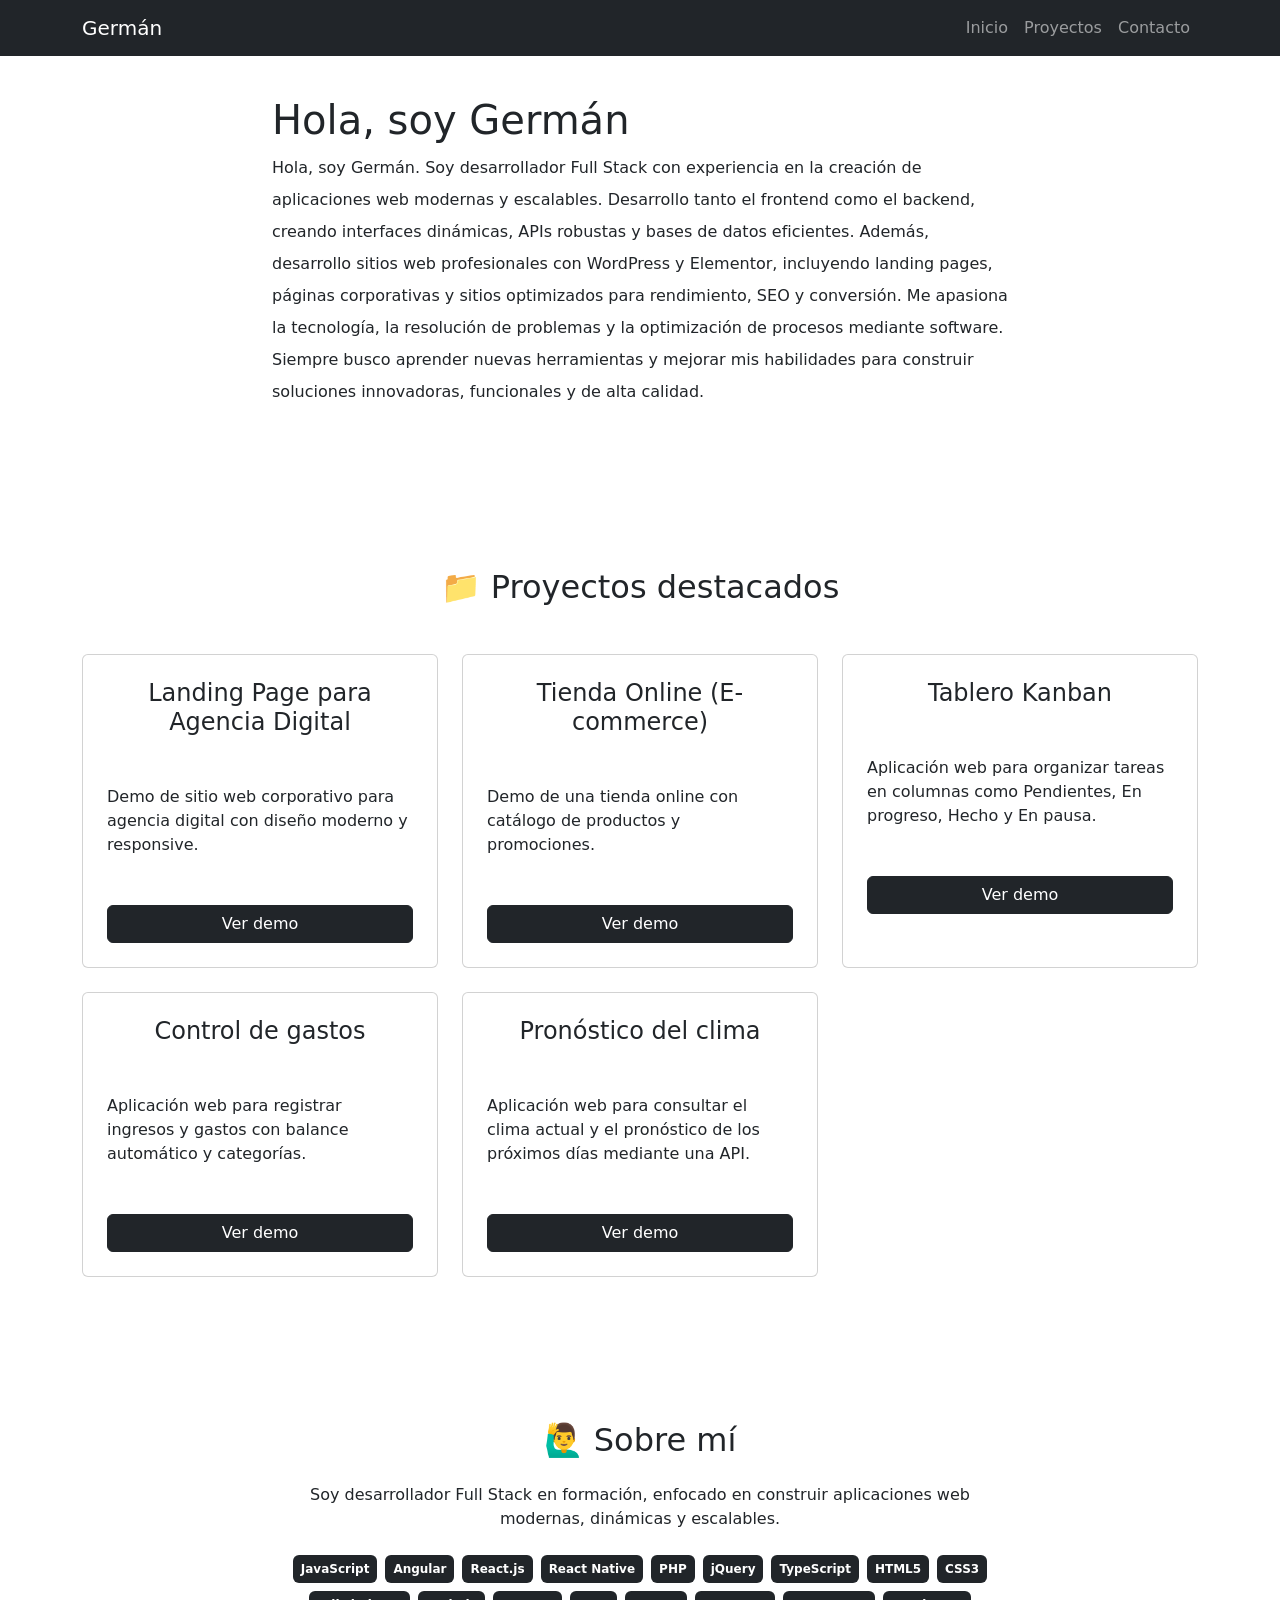
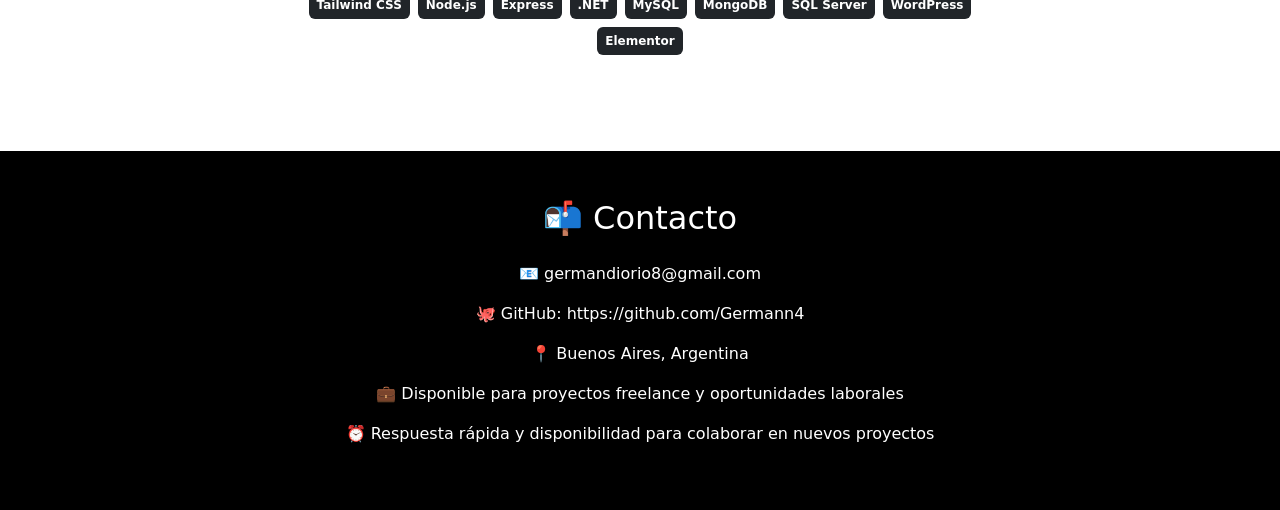
==== index.html @ 1891f74f "Actualiza la sección Sobre mí" ====
<!DOCTYPE html>
<html lang="es">
<head>
  <meta charset="UTF-8">
  <meta name="viewport" content="width=device-width, initial-scale=1.0">
  <title>Mi Portfolio</title>


  <!-- Bootstrap -->
  <link href="https://cdn.jsdelivr.net/npm/bootstrap@5.3.3/dist/css/bootstrap.min.css" rel="stylesheet">
</head>
<body>
  
  <nav class="navbar navbar-expand-lg navbar-dark bg-dark fixed-top">
  <div class="container">

    <!-- Nombre -->
    <a class="navbar-brand" href="#">Germán</a>

    <!-- Botón móvil -->
    <button class="navbar-toggler" type="button" data-bs-toggle="collapse" data-bs-target="#menu">
      <span class="navbar-toggler-icon"></span>
    </button>

    <!-- Menú -->
    <div class="collapse navbar-collapse" id="menu">
      <ul class="navbar-nav ms-auto">
        <li class="nav-item">
          <a class="nav-link" href="#inicio">Inicio</a>
        </li>
        <li class="nav-item">
          <a class="nav-link" href="#proyectos">Proyectos</a>
        </li>
        <li class="nav-item">
          <a class="nav-link" href="#contacto">Contacto</a>
        </li>
      </ul>
    </div>

  </div>
</nav>
<section class="container py-5  mb-5 mt-5" id="inicio">
  <div class="row">
    <div class="col-md-8 offset-md-2">
      <h1>Hola, soy Germán</h1>
      <p style="line-height: 2;">
        Hola, soy Germán.

        Soy desarrollador Full Stack con experiencia en la creación de aplicaciones web modernas y escalables. Desarrollo tanto el frontend como el backend, creando interfaces dinámicas, APIs robustas y bases de datos eficientes.

        Además, desarrollo sitios web profesionales con WordPress y Elementor, incluyendo landing pages, páginas corporativas y sitios optimizados para rendimiento, SEO y conversión.

        Me apasiona la tecnología, la resolución de problemas y la optimización de procesos mediante software. Siempre busco aprender nuevas herramientas y mejorar mis habilidades para construir soluciones innovadoras, funcionales y de alta calidad.
      </p>
    </div>
  </div>
</section>
<section class="container py-5 mb-5 mt-5">
  <h2 class="text-center mb-5">📁 Proyectos destacados</h2>

  <div class="row g-4" id="proyectos">

    <div class="col-md-4">
      <div class="card p-4 h-100">
        <h4 class="text-center mb-5">Landing Page para Agencia Digital</h4>
        <p class="mb-5">Demo de sitio web corporativo para agencia digital con diseño moderno y responsive.</p>
        <a href="/demo marketing/index.html" class="btn btn-dark">Ver demo</a>
      </div>
    </div>

    <div class="col-md-4">
      <div class="card p-4 h-100">
        <h4 class="text-center mb-5">Tienda Online (E-commerce)</h4>
        <p class="mb-5">Demo de una tienda online con catálogo de productos y promociones.</p>
        <a href="/anon-ecommerce-website/index.html" class="btn btn-dark">Ver demo</a>
      </div>
    </div>

    <div class="col-md-4">
      <div class="card p-4 h-100">
        <h4 class="text-center mb-5">Tablero Kanban</h4>
        <p class="mb-5">Aplicación web para organizar tareas en columnas como Pendientes, En progreso, Hecho y En pausa.</p>
        <a href="/gestion-de-tareas/droppi-kanban-board/index.html" class="btn btn-dark">Ver demo</a>
      </div>
    </div>
     <div class="col-md-4">
      <div class="card p-4 h-100">
        <h4 class="text-center mb-5">Control de gastos</h4>
        <p class="mb-5">Aplicación web para registrar ingresos y gastos con balance automático y categorías.</p>
        <a href="/Expense-Tracker/index.html" class="btn btn-dark">Ver demo</a>
      </div>
    </div>
     <div class="col-md-4">
      <div class="card p-4 h-100">
        <h4 class="text-center mb-5">Pronóstico del clima</h4>
        <p class="mb-5">Aplicación web para consultar el clima actual y el pronóstico de los próximos días mediante una API.</p>
        <a href="/weather-app-using-openweathermap-api/index.html" class="btn btn-dark">Ver demo</a>
      </div>
    </div>

  </div>
</section>
<section class="container py-5 mb-5 mt-5">
 <h2 class="text-center mb-4">🙋‍♂️ Sobre mí</h2>

  <div class="row justify-content-center">
    <div class="col-md-8 text-center">
      <p>
        Soy desarrollador Full Stack en formación, enfocado en construir
        aplicaciones web modernas, dinámicas y escalables.
      </p>

      <div class="mt-4 d-flex flex-wrap justify-content-center gap-2">
        <span class="badge bg-dark p-2">JavaScript</span>
        <span class="badge bg-dark p-2">Angular</span>
        <span class="badge bg-dark p-2">React.js</span>
        <span class="badge bg-dark p-2">React Native</span>
        <span class="badge bg-dark p-2">PHP</span>
        <span class="badge bg-dark p-2">jQuery</span>
        <span class="badge bg-dark p-2">TypeScript</span>
        <span class="badge bg-dark p-2">HTML5</span>
        <span class="badge bg-dark p-2">CSS3</span>
        <span class="badge bg-dark p-2">Tailwind CSS</span>
        <span class="badge bg-dark p-2">Node.js</span>
        <span class="badge bg-dark p-2">Express</span>
        <span class="badge bg-dark p-2">.NET</span>
        <span class="badge bg-dark p-2">MySQL</span>
        <span class="badge bg-dark p-2">MongoDB</span>
        <span class="badge bg-dark p-2">SQL Server</span>
        <span class="badge bg-dark p-2">WordPress</span>
        <span class="badge bg-dark p-2">Elementor</span>
      </div>
    </div>
  </div>
</section>
<section class="w-100 py-5 text-center  mt-5 bg-black text-white" id="contacto">
  <h2 class="mb-4">📬 Contacto</h2>

  <p>📧 germandiorio8@gmail.com</p>
  <p>🐙 GitHub: https://github.com/Germann4</p>
  <p>📍 Buenos Aires, Argentina</p>
  <p>💼 Disponible para proyectos freelance y oportunidades laborales</p>
  <p>⏰ Respuesta rápida y disponibilidad para colaborar en nuevos proyectos</p>
</section>
  <script src="https://cdn.jsdelivr.net/npm/bootstrap@5.3.3/dist/js/bootstrap.bundle.min.js"></script>
</body>
</html>
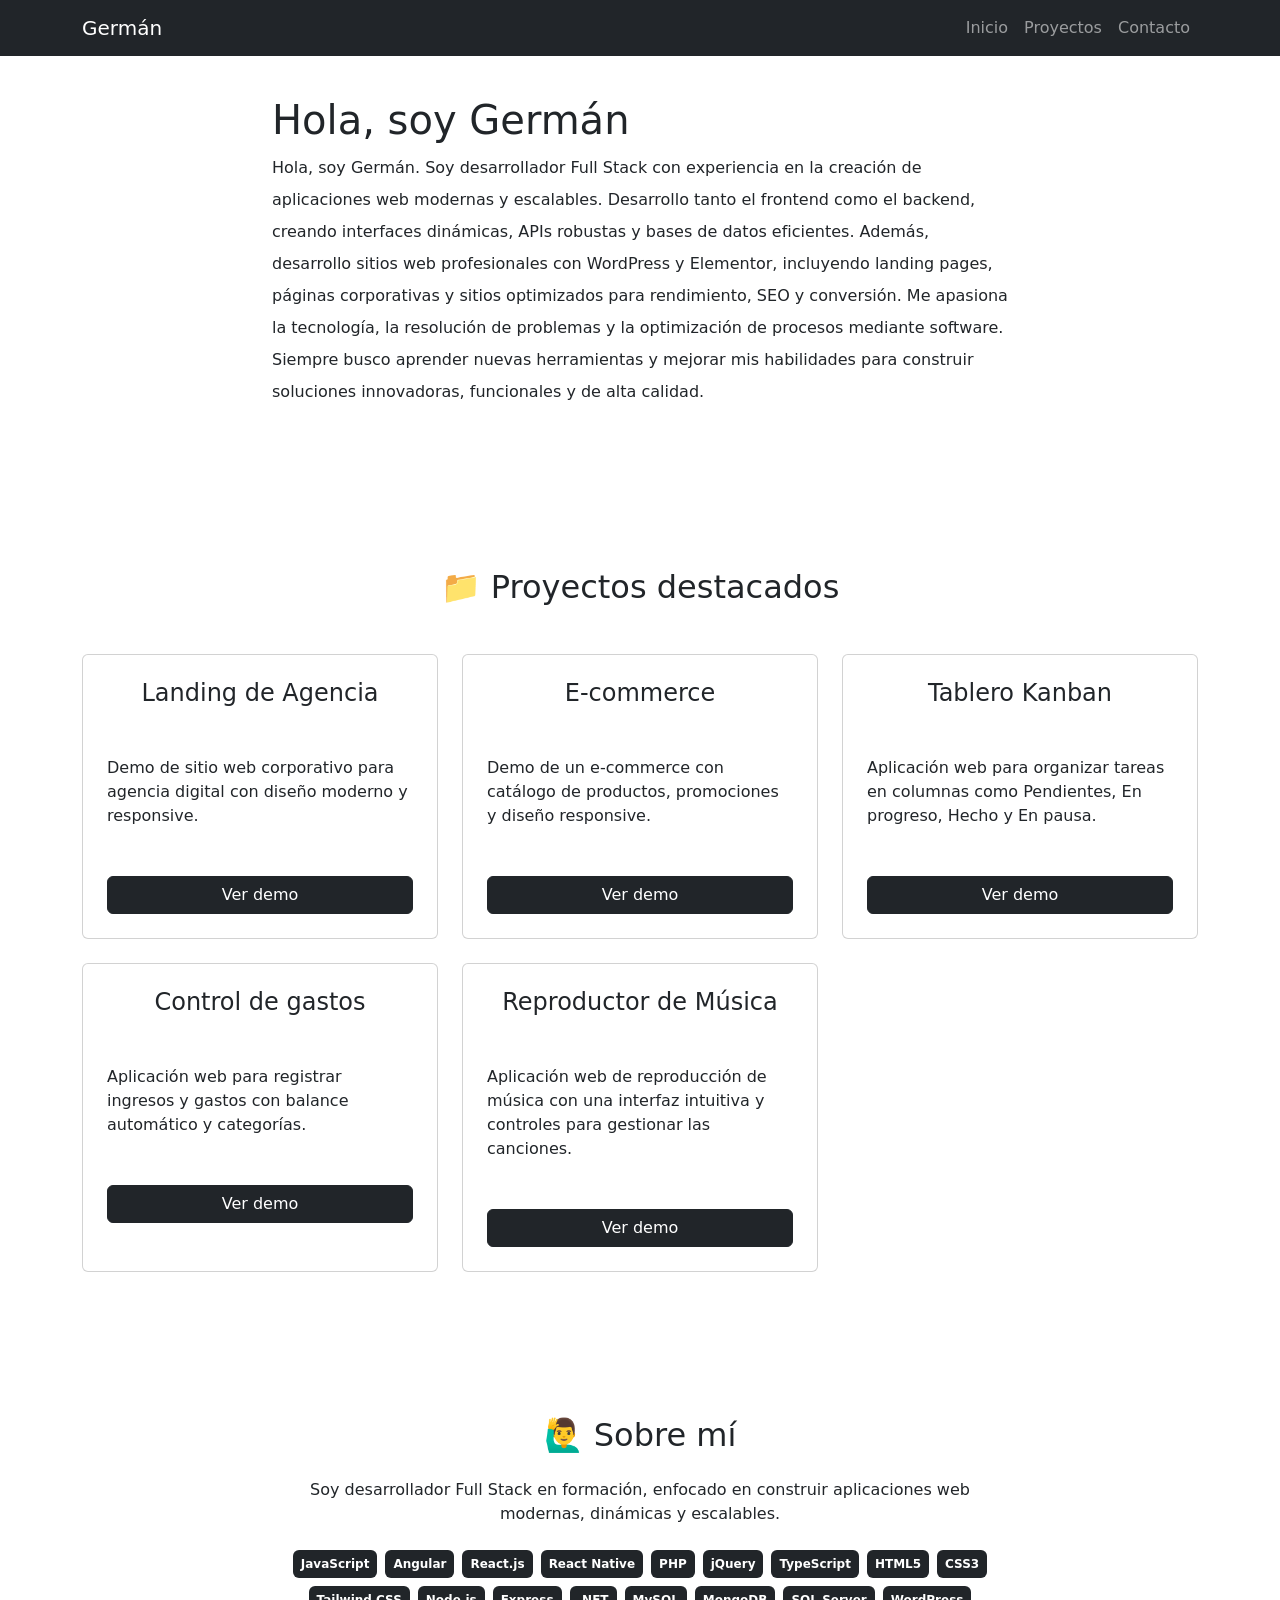
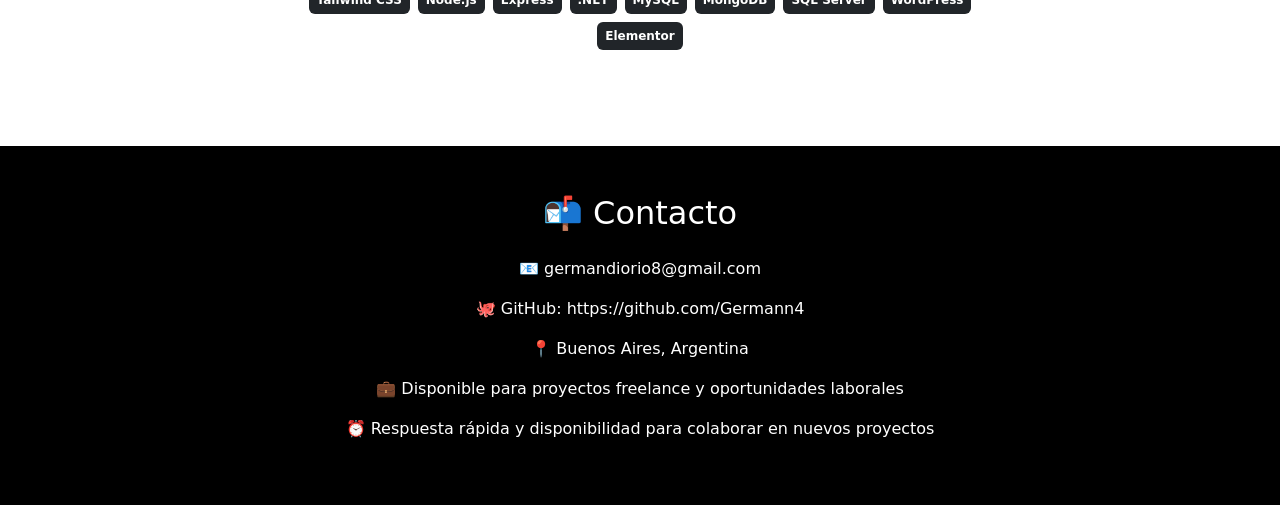
==== commit 165b872f: "Actualiza textos y agrega proyecto de reproductor de música" ====
--- a/index.html
+++ b/index.html
@@ -62,17 +62,17 @@
 
     <div class="col-md-4">
       <div class="card p-4 h-100">
-        <h4 class="text-center mb-5">Landing Page para Agencia Digital</h4>
+        <h4 class="text-center mb-5">Landing de Agencia</h4>
         <p class="mb-5">Demo de sitio web corporativo para agencia digital con diseño moderno y responsive.</p>
-        <a href="/demo marketing/index.html" class="btn btn-dark">Ver demo</a>
+        <a href="demo-marketing/index.html" class="btn btn-dark">Ver demo</a>
       </div>
     </div>
 
     <div class="col-md-4">
       <div class="card p-4 h-100">
-        <h4 class="text-center mb-5">Tienda Online (E-commerce)</h4>
-        <p class="mb-5">Demo de una tienda online con catálogo de productos y promociones.</p>
-        <a href="/anon-ecommerce-website/index.html" class="btn btn-dark">Ver demo</a>
+        <h4 class="text-center mb-5">E-commerce</h4>
+        <p class="mb-5">Demo de un e-commerce con catálogo de productos, promociones y diseño responsive.</p>
+        <a href="ecommerce/index.html" class="btn btn-dark">Ver demo</a>
       </div>
     </div>
 
@@ -80,21 +80,21 @@
       <div class="card p-4 h-100">
         <h4 class="text-center mb-5">Tablero Kanban</h4>
         <p class="mb-5">Aplicación web para organizar tareas en columnas como Pendientes, En progreso, Hecho y En pausa.</p>
-        <a href="/gestion-de-tareas/droppi-kanban-board/index.html" class="btn btn-dark">Ver demo</a>
+        <a href="tablero-kanban/index.html" class="btn btn-dark">Ver demo</a>
       </div>
     </div>
      <div class="col-md-4">
       <div class="card p-4 h-100">
         <h4 class="text-center mb-5">Control de gastos</h4>
         <p class="mb-5">Aplicación web para registrar ingresos y gastos con balance automático y categorías.</p>
-        <a href="/Expense-Tracker/index.html" class="btn btn-dark">Ver demo</a>
+        <a href="control-de-gastos/index.html" class="btn btn-dark">Ver demo</a>
       </div>
     </div>
      <div class="col-md-4">
       <div class="card p-4 h-100">
-        <h4 class="text-center mb-5">Pronóstico del clima</h4>
-        <p class="mb-5">Aplicación web para consultar el clima actual y el pronóstico de los próximos días mediante una API.</p>
-        <a href="/weather-app-using-openweathermap-api/index.html" class="btn btn-dark">Ver demo</a>
+        <h4 class="text-center mb-5">Reproductor de Música</h4>
+        <p class="mb-5">Aplicación web de reproducción de música con una interfaz intuitiva y controles para gestionar las canciones.</p>
+        <a href="reproductor-de-musica/index.html" class="btn btn-dark">Ver demo</a>
       </div>
     </div>
 
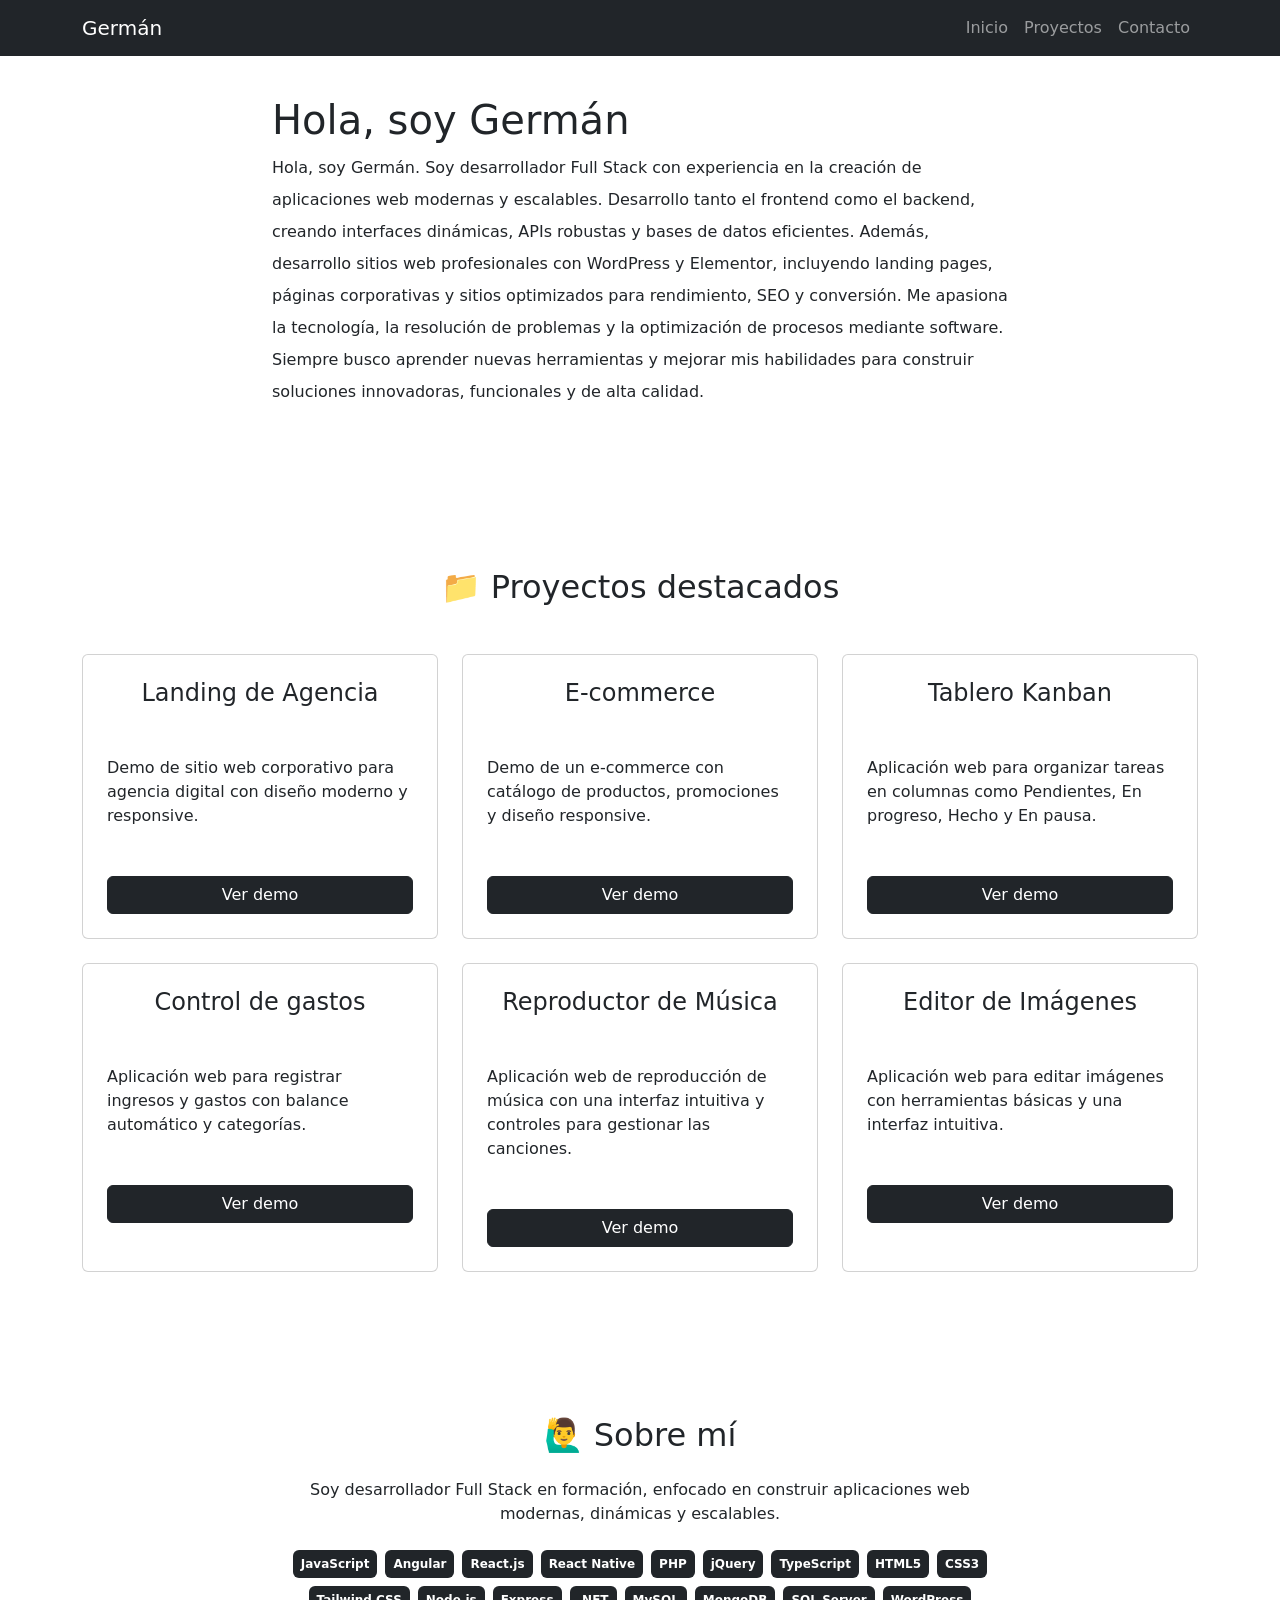
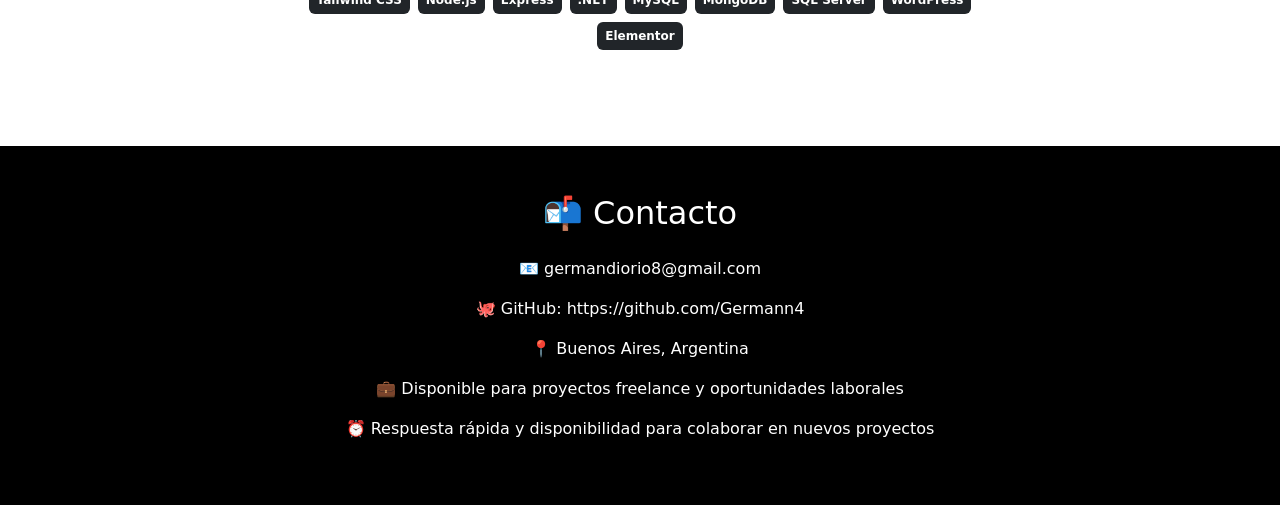
==== commit 24831efa: "Agrega proyecto editor de imagenes" ====
--- a/index.html
+++ b/index.html
@@ -59,7 +59,6 @@
   <h2 class="text-center mb-5">📁 Proyectos destacados</h2>
 
   <div class="row g-4" id="proyectos">
-
     <div class="col-md-4">
       <div class="card p-4 h-100">
         <h4 class="text-center mb-5">Landing de Agencia</h4>
@@ -97,7 +96,13 @@
         <a href="reproductor-de-musica/index.html" class="btn btn-dark">Ver demo</a>
       </div>
     </div>
-
+    <div class="col-md-4">
+      <div class="card p-4 h-100">
+        <h4 class="text-center mb-5">Editor de Imágenes</h4>
+        <p class="mb-5">Aplicación web para editar imágenes con herramientas básicas y una interfaz intuitiva.</p>
+        <a href="editor-de-imagenes/index.html" class="btn btn-dark">Ver demo</a>
+      </div>
+    </div>
   </div>
 </section>
 <section class="container py-5 mb-5 mt-5">
